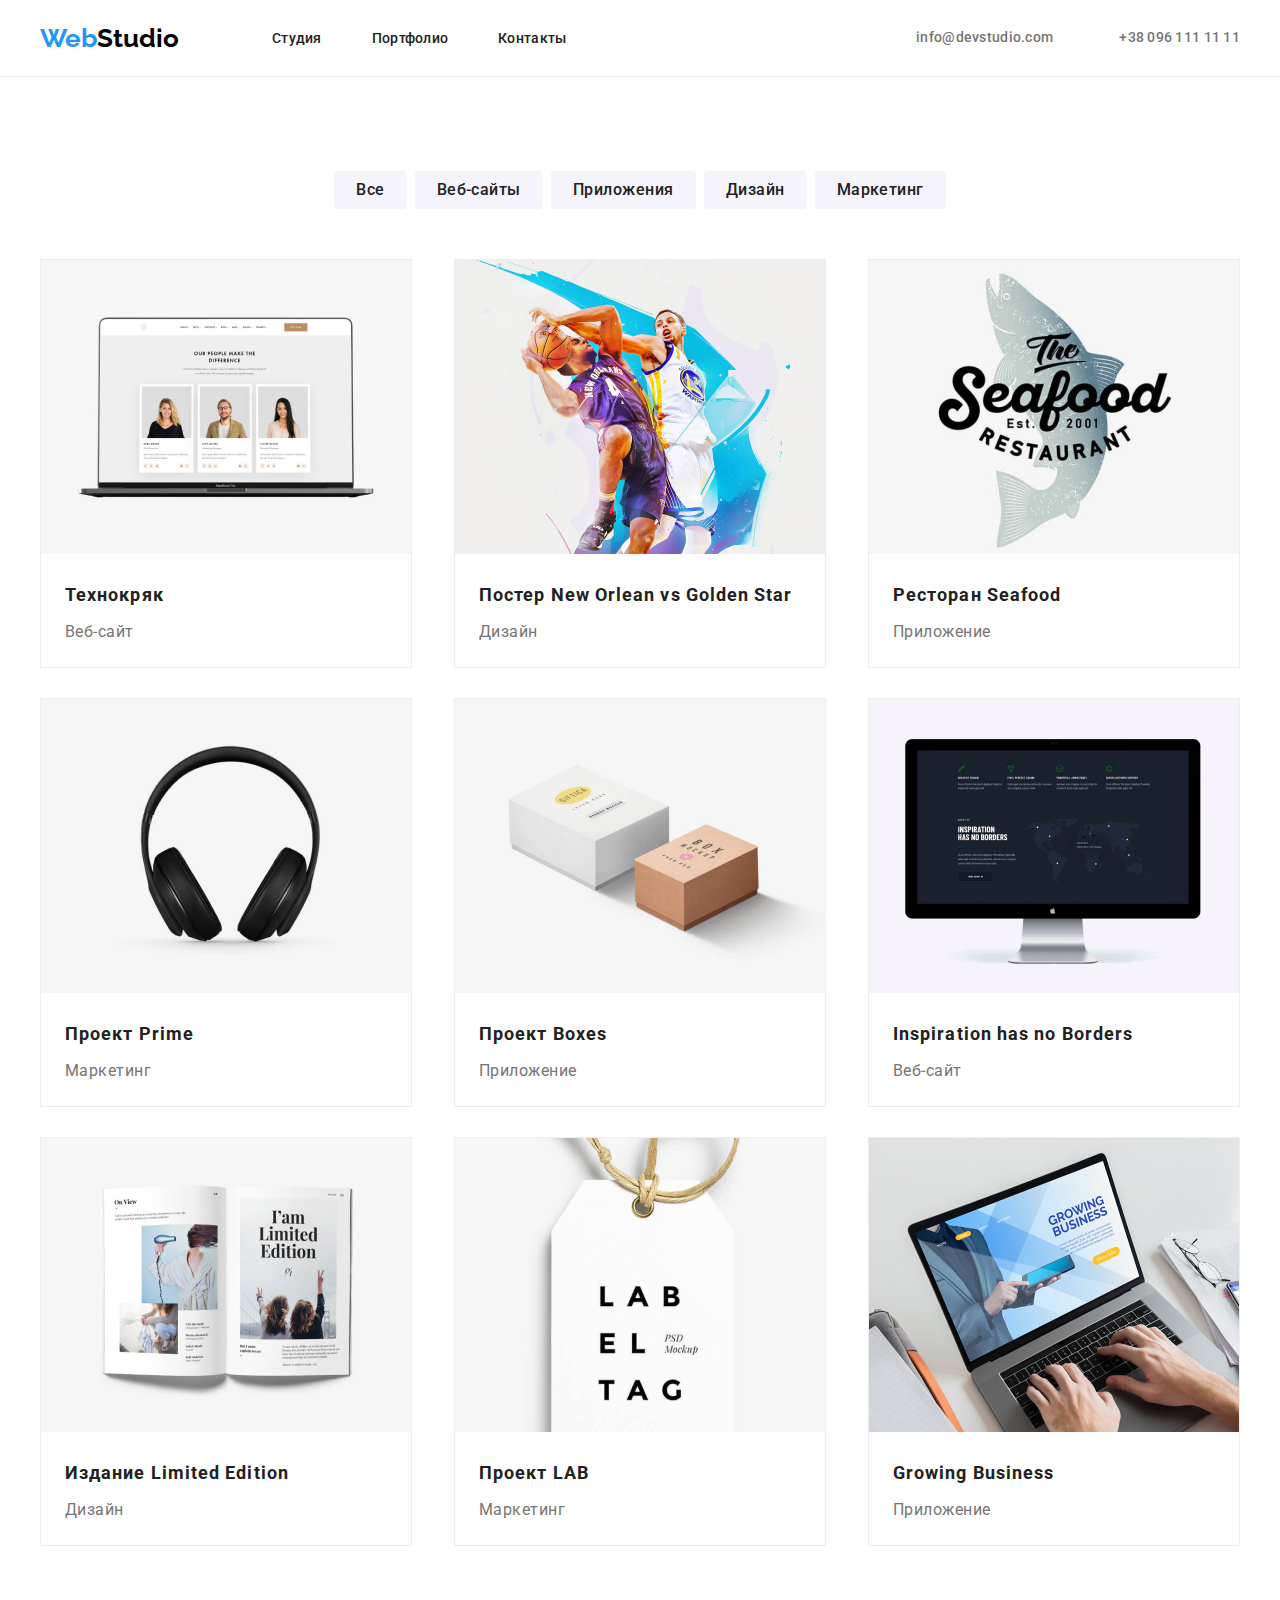
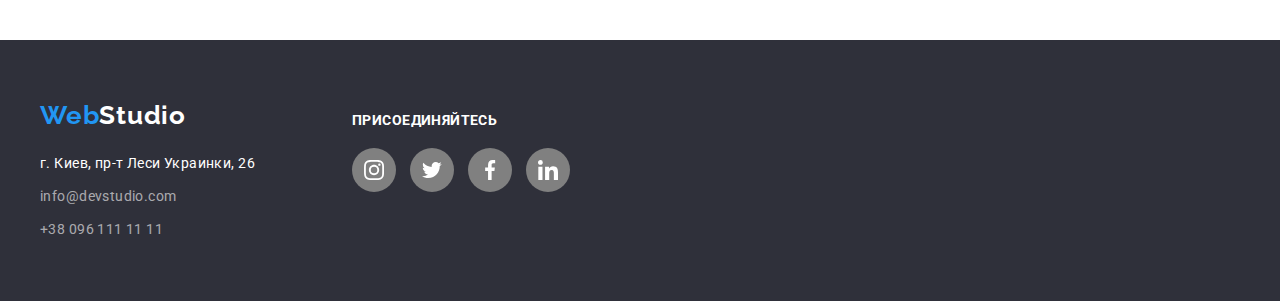
==== portfolio.html @ 5dea4a93 "Initial commit" ====
<!DOCTYPE html>
<html lang="en">
<head>
    <meta charset="UTF-8">
    <meta http-equiv="X-UA-Compatible" content="IE=edge">
    <meta name="viewport" content="width=device-width, initial-scale=1.0">
    <title>Портфолио</title>
    <link rel="stylesheet" href="./css/reset.css">
    <link rel="stylesheet" href="./css/styles.css">
    <link rel="preconnect" href="https://fonts.googleapis.com">
    <link rel="preconnect" href="https://fonts.gstatic.com" crossorigin>
    <link href="https://fonts.googleapis.com/css2?family=Raleway:wght@700&family=Roboto:wght@400;500;700;900&display=swap" rel="stylesheet">
</head>
<body>
   <!--Heaeder container-->
   <header class="header">
    <div class="container navigation-section">     
        <nav class="navigation">   
            <a href="./index.html" class="logo"><span class="logo-color">Web</span>Studio </a> 
            <ul class="navigation-menu">
                <li class="navigation-menu-item"><a href="./index.html" class="navigation-menu-link">Студия</a> </li>
                <li class="navigation-menu-item"><a href="./portfolio.html" class="navigation-menu-link active">Портфолио</a> </li>
                <li class="navigation-menu-item"><a href="/" class="navigation-menu-link">Контакты</a> </li>
            </ul>
        </nav>  
        <ul class="contacts">
            <li class="contacts-item">
                <a href="mailto:info@devstudio.com" class="contacts-link">
                    <svg class="contacts-icon">
                        <use href="/goit-markup-hw-04/images/svg/svg_header.svg#icon-envelope"></use>
                    </svg>info@devstudio.com
                </a>         
            </li>
            <li class="contacts-item">
                <a href="tel:+380961111111" class="contacts-link">
                    <svg class="contacts-icon">
                        <use href="/goit-markup-hw-04/images/svg/svg_header.svg#icon-Vector"></use>
                    </svg>+38 096 111 11 11
                </a>
            </li>
        </ul>   
    </div>              
</header>
    <!-- Mein -->               
    <main>
        <section class="project">
            <div class="container">
                <ul class="filters-button-list">
                    <li class="filters-button-item">
                        <button type="button" class="filters-button">Все</button>
                    </li>
                    <li class="filters-button-item">
                        <button type="button" class="filters-button">Веб-сайты</button>
                    </li>
                    <li class="filters-button-item">
                        <button type="button" class="filters-button">Приложения</button>
                    </li>                   
                    <li class="filters-button-item">
                        <button type="button" class="filters-button">Дизайн</button>
                    </li>
                    <li class="filters-button-item">
                        <button type="button" class="filters-button">Маркетинг</button>
                    </li>
                </ul>
                
                <!-- Filters -->
                <ul class="portfolio-list">
                    <li class="portfolio-item">
                        <img src="./images/img_9.png " alt="Технокряк" width="370" >
                        <div class="portfolio-item-block">
                            <h2 class="portfolio-title">Технокряк</h2>
                            <p class="portfolio-text">Веб-сайт</p>
                        </div>   
                    </li> 
                    <li class="portfolio-item">
                        <img src="./images/img_10.png " alt="Постер New Orlean vs Golden Star" width="370" >
                        <div class="portfolio-item-block">
                            <h2 class="portfolio-title">Постер New Orlean vs Golden Star</h2>
                            <p class="portfolio-text">Дизайн</p>
                        </div>
                    </li>
                    <li class="portfolio-item">
                        <img src="./images/img_11.png " alt="Ресторан Seafood" width="370" >
                        <div class="portfolio-item-block">
                            <h2 class="portfolio-title">Ресторан Seafood</h2>
                            <p class="portfolio-text">Приложение</p>
                        </div>
                    </li>
                    <li class="portfolio-item">
                        <img src="./images/img_12.png " alt="Проект Prime" width="370" >
                        <div class="portfolio-item-block">
                            <h2 class="portfolio-title">Проект Prime</h2>
                            <p class="portfolio-text">Маркетинг</p>
                        </div>
                    </li>
                    <li class="portfolio-item">
                        <img src="./images/img_13.png " alt="Проект Boxes" width="370" >
                        <div class="portfolio-item-block">
                            <h2 class="portfolio-title">Проект Boxes</h2>
                            <p class="portfolio-text">Приложение</p>
                        </div>
                    </li>
                    <li class="portfolio-item">
                        <img src="./images/img_14.png" alt="Inspiration has no Borders" width="370" >
                        <div class="portfolio-item-block">
                            <h2 class="portfolio-title">Inspiration has no Borders</h2>
                            <p class="portfolio-text">Веб-сайт</p>
                        </div>
                    </li>
                    <li class="portfolio-item">
                        <img src="./images/img_15.png" alt="Издание Limited Edition" width="370" >
                        <div class="portfolio-item-block">
                            <h2 class="portfolio-title">Издание Limited Edition</h2>
                            <p class="portfolio-text">Дизайн</p>
                        </div>
                    </li>
                    <li class="portfolio-item">
                        <img src="./images/img_16.png" alt=" Проект LAB" width="370" >
                        <div class="portfolio-item-block">
                            <h2 class="portfolio-title"> Проект LAB</h2>
                            <p class="portfolio-text">Маркетинг</p>
                        </div>
                    </li>
                    <li class="portfolio-item">
                        <img src="./images/img_17.png" alt="Growing Business" width="370" >
                        <div class="portfolio-item-block">
                            <h2 class="portfolio-title">Growing Business</h2>
                            <p class="portfolio-text">Приложение</p>
                        </div>
                    </li>
                </ul>   
            </div>       
        </section>   
    </main>
    <!--Footer-->
    <footer class="footer">
        <div class="container footer-flex">  
            <div class="footer-box">
                <a href="./index.html" class="logo-footer"><span class="logo-color">Web</span>Studio</a>
                <address class="footer-adress">
                    <ul>
                        <li class="footer-address-item"><a href="#" class="actual-address">г. Киев, пр-т Леси Украинки, 26</a></li>
                        <li class="footer-address-item"><a href="mailto:info@devstudio.com" class="actual-contact">info@devstudio.com</a></li>
                        <li class="footer-address-item"><a href="tel:+380961111111" class="actual-contact">+38 096 111 11 11</a></li>
                    </ul>   
                </address>
            </div>
            <div class="sign-in">
                <h2 class="sign-in-title">присоединяйтесь</h2>
                <ul class="sign-in-list">
                    <li class="sign-in-item">
                        <a href="#" class="sign-in-link">
                            <svg class="sign-in-icon">
                                <use href="./images/svg/svg_our_team.svg#icon-instagram-2"></use>
                            </svg>
                        </a>
                    </li>
                    <li class="sign-in-item">
                        <a href="#" class="sign-in-link">
                            <svg class="sign-in-icon">
                                <use href="./images/svg/svg_our_team.svg#icon-Group"></use>
                            </svg>
                        </a>
                    </li>
                    <li class="sign-in-item">
                        <a href="#" class="sign-in-link">
                            <svg class="sign-in-icon">
                                <use href="./images/svg/svg_our_team.svg#icon-facebook-1"></use>
                            </svg>
                      </a>
                    </li>
                    <li class="sign-in-item">
                        <a href="#" class="sign-in-link">
                            <svg class="sign-in-icon">
                                <use href="./images/svg/svg_our_team.svg#icon-linkedin-1"></use>
                            </svg>
                         </a>
                    </li>
                </ul>
            </div>
        </div> 
        
    </footer>
</body>
</html>
---- css/styles.css ----
* {
    text-decoration: none;
}
.container {
    max-width: 1200px;
    margin: 0 auto;
}
.logo {
    font-family: 'Raleway', sans-serif;
    font-weight: 700;
    font-size: 26px;
    text-decoration: none;
    color: black;
    margin-right: 43px;   
}
.logo-color {
 color:#2196F3;
}
.visualy-hidden {
    position: absolute;
    width: 1px;
    height: 1px;
    margin: -1px;
    border: 0;
    padding: 0;
    white-space: nowrap;
    clip-path: inset(100%);
    clip: rect(0 0 0 0);
    overflow: hidden;    
}

/* __HEADER__ */



.header {
    padding: 25px 0;
    border-bottom: 1px solid #ECECEC;
}

.navigation {
    display: flex;
    align-items: center;
 
}
 .header .container {
    display: flex;
    justify-content: space-between;
    align-items: center;

    
}
.navigation-menu  {
    display:flex;
    justify-items: center;
    text-decoration: none;
 }
 .navigation-menu-item {
    margin-left: 50px;
}

.navigation-menu-link {
    font-family: 'Roboto', sans-serif; 
    font-weight: 500;
    font-size: 14px;
    letter-spacing: 0.02em;
    text-decoration: none;
    color: #212121;
}
.navigation-menu-link:hover {
    color: #2196F3;
}

.contacts {
    display: flex;
    align-items: center;
    

}
.contacts-item {
    display: flex ;
    align-items: center;
}
.contacts-item:last-child {
    margin-left: 30px;
}

.contacts-link {
    font-family: 'Roboto', sans-serif;
    font-weight: 500;
    font-size: 14px;
    letter-spacing: 0.02em;
    text-decoration: none;
    color: #757575;
    transition: 0.4s;
}
.contacts-link {
    display: flex;
    text-align: center;
}

.contacts-link:hover {
    color: #2196F3
}
.contacts-icon:hover
.active {
    color: #2196F3;
}


/* _HERO__ */

.section-hero {
background: linear-gradient(rgba(47, 48, 58, 0.4), rgba(47, 48, 58, 0.4)), url(../images/Img_backgraund.jpg) center/cover no-repeat;
background-color: #2F303A;
text-align: center;
padding: 200px 0;
} 
.hero-text{
font-family: 'Roboto', sans-serif;
font-weight: 900;
font-size: 44px;
line-height: 60px;
letter-spacing: 0.06em;
text-transform: uppercase;
color: rgb(255, 255, 255);
margin: 0 auto;
width: 696px;
}
.button-hero {
font-family: 'Roboto', sans-serif;
font-weight: 700;
font-size: 16px;
line-height: 30px;
background-color: #2196F3;
color:#FFFFFF;
padding: 10px 32px;
border-radius: 4px;
letter-spacing: 0.06em;
border: none;
margin-top: 30px;

}
.header-features {
font-family: 'Roboto';
font-weight: 700;
font-size: 14px;
line-height: 16px;
letter-spacing: 0.03em;
text-transform: uppercase;
color: #212121;
margin-bottom: 10px;
}
.features-text {
font-family: 'Roboto';
font-size: 14px;
line-height: 1.71;
letter-spacing: 0.03em; 
color: #757575;
max-width: 270px;      
}
.section-name {
font-family: 'Roboto', sans-serif;
font-weight: 700;
font-size: 36px;
line-height: 42px;
text-align: center;
letter-spacing: 0.03em;
color: #212121;    
margin-bottom: 50px;
}

.name-person {
font-family: 'Roboto';
font-weight: 500;
font-size: 16px;
line-height: 19px; 
letter-spacing: 0.03em;   
color: #212121; 
margin-bottom: 10px;
}
.for-person {
font-family: 'Roboto';
font-size: 16px;
line-height: 19px;
letter-spacing: 0.03em;   
color: #757575;  
margin-bottom: 16px;  
}


/* __SPECIAL COMPANY */

.special-list {
    display: flex;
    justify-content: space-between;
}

.special {
    padding: 94px 0;
}


/* __BUSINESS */

.business {
    display: flex;
    justify-content: space-between;
}


/* OUR COMAND */
.our-team-section {
    background: #F5F4FA; 
    padding: 94px 0;   
    }

.our-team-list {
    display: flex;
    justify-content: space-between;
}
.our-team-block {
    padding: 30px 30px;
    text-align: center;
}
.our-team-item {
    box-shadow: 0px 1px 3px rgba(0, 0, 0, 0.12), 0px 1px 1px rgba(0, 0, 0, 0.14), 0px 2px 1px rgba(0, 0, 0, 0.2);
    border-radius: 0px 0px 4px 4px;
    background-color: #FFFFFF;

}

 /* permanent-clients */

 .permanent-clients {
    padding: 94px 0;
}
.permanent-clients-title {
   font-family: 'Roboto', sans-serif;
   font-weight: 700;
   font-size: 36px;
   line-height: 42px;
   text-align: center;
   letter-spacing: 0.03em;
   color: #212121;
   margin-bottom: 50px;
}
.permanent-clients-list {
    display: flex;
    justify-content: space-between;
}
.permanent-clients-icon {
    height: 60px;
    width: 106px;
    padding: 16px 32px;
    border: 1px solid #AFB1B8;
    border-radius: 4px;
    fill: #AFB1B8;
    ;
}
.permanent-clients-icon:hover {
    fill: #2196F3;
    border-color: #2196F3;
}

/* __FOOTER__ */



.footer {
background-color: #2F303A;
padding: 60px 0;
}
.footer-flex {
    display: flex;
}
.footer-box {
    margin-right: 70px;
    width: 230px;
}

.logo-footer {
    display: inline-block;
    font-family: 'Raleway', sans-serif;
    font-weight: 700;
    font-size: 26px;
    text-decoration: none;
    letter-spacing: 0.03em;
    line-height: 31px;
    color: #FFFFFF;
    margin-bottom: 20px;
}
.footer-address-item {
    margin-bottom: 9px;
}
.footer-address-item:last-child {
    margin-bottom: 0;
}

.sign-in {
    padding: 12px;
}

.sign-in-title {
    font-family: 'Roboto', sans-serif;
    font-weight:700;
    font-size: 14px;
    line-height: 16px;
    letter-spacing: 0.03em;
    text-transform: uppercase;
    color: #FFFFFF;
    margin-bottom: 20px;
}
.sign-in-item {
    display: inline-block;
    margin-right: 10px;
    
}

.sign-in-icon {
    
    height: 20px;
    width: 20px;
    fill:#FFFFFF;
}
    .sign-in-icon:hover {
    border-color: #2196F3;
    }
    .sign-in-link {
    display: flex;
    justify-content: center;
    align-items: center;
    width: 44px;
    height: 44px;
    border-radius: 50%;
    background-color: gray;
    }
    .sign-in-link:hover {
        background-color: #2196F3;
    }



.actual-address {
font-family: 'Roboto', sans-serif;
font-size: 14px;
line-height: 24px;
letter-spacing: 0.03em;
text-decoration: none;  
color: #FFFFFF;
}
.actual-contact {
font-family: 'Roboto';
font-size: 14px;
line-height: 24px;
letter-spacing: 0.03em;
text-decoration: none;
color: rgba(255, 255, 255, 0.6);
}


/* ПОРТФОЛИО  */

/* __BTN */
.filters-button-list {
    display: flex;
    justify-content: center;
    margin-bottom: 20px;

}   
.filters-button:hover, .filters-button:focus{
    background-color: #2196F3;
    color: #FFFFFF;     
    box-shadow: 0px 3px 1px rgba(0, 0, 0, 0.1), 0px 1px 2px rgba(0, 0, 0, 0.08), 0px 2px 2px rgba(0, 0, 0, 0.12);
}
.filters-button {
 margin: 0 4px;
 background: #F5F4FA;
 border-radius: 4px;
 padding: 6px 22px;
 
}


.filters-button {
background-color: #F5F4FA;
border-radius: 4px;
font-family: 'Roboto';
font-weight: 500;
font-size: 16px;
line-height: 26px;
letter-spacing: 0.03em;
color: #212121;
border: none;
}
.project .portfolio-title {
font-family: 'Roboto';
font-weight: 700;
font-size: 18px;
line-height: 36px;   
letter-spacing: 0.06em;
color: #212121;
margin-bottom: 4px;   
}
.project .portfolio-text {
font-family: 'Roboto';
font-size: 16px;
line-height: 30px;
letter-spacing: 0.03em;
color: #757575;  
}
.project {
    padding: 94px 0;
}


.portfolio-list {
    display: flex;
    justify-content: space-between;
    flex-wrap: wrap;
}
.portfolio-item {
    background: #FFFFFF;
    border: 1px solid #EEEEEE;
    margin-top: 30px;

}
.portfolio-item:hover {
    box-shadow: 0px 1px 1px rgba(0, 0, 0, 0.12), 0px 4px 4px rgba(0, 0, 0, 0.06), 1px 4px 6px rgba(0, 0, 0, 0.16);
}
.portfolio-item-block {
    padding: 20px 24px;
    text-align: left;
}  


/* SVG */

/* header */
.contacts-icon {

    width: 16px;
    height: 16px;
    fill: #757575;
    transition: 0.4s;
    margin: 0 10px;
    
}   
.contacts-icon:hover {
    fill: #2196F3;
}

/* Special */
.special-icon {
    width: 70px;
    height: 70px;
    padding: 25px 100px;
    background-color: #F5F4FA;
    border-radius: 4px;
    margin-bottom: 30px;
}
/* Our-team */
.our-team {
    display: flex;
    justify-content: space-between;
}
.our-team-link {
    display: flex;
    justify-content: center;
    align-items: center;
    height: 44px;
    width: 44px;
    text-align: center;
    border-radius: 50%;
    transition: 0.4s;
}
.our-team-link:hover {
    background-color: #2196F3;
}
.our-team-link:hover .our-team-icon {
    fill: #FFFFFF;
}

.our-team-icon {
    width: 20px;
    height: 20px;
    fill: #AFB1B8;
    transition: 0.4s;
    
}
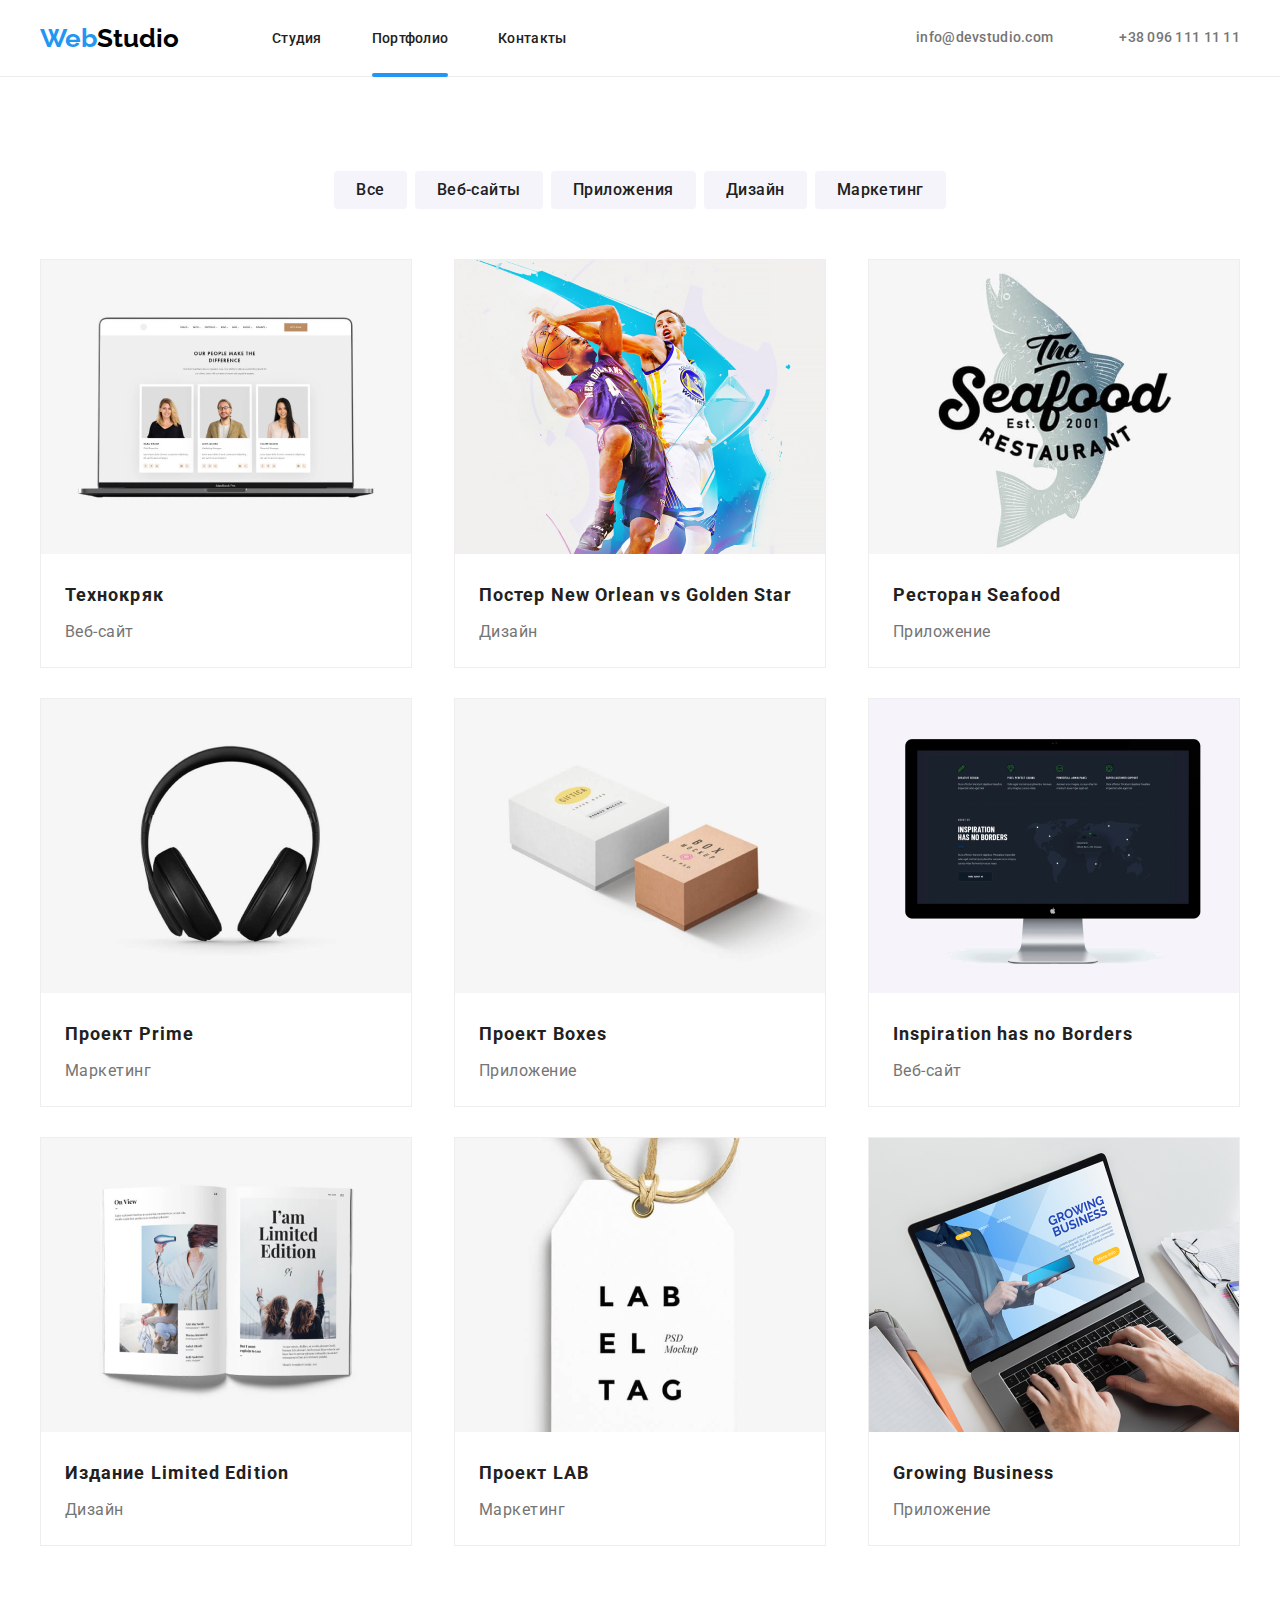
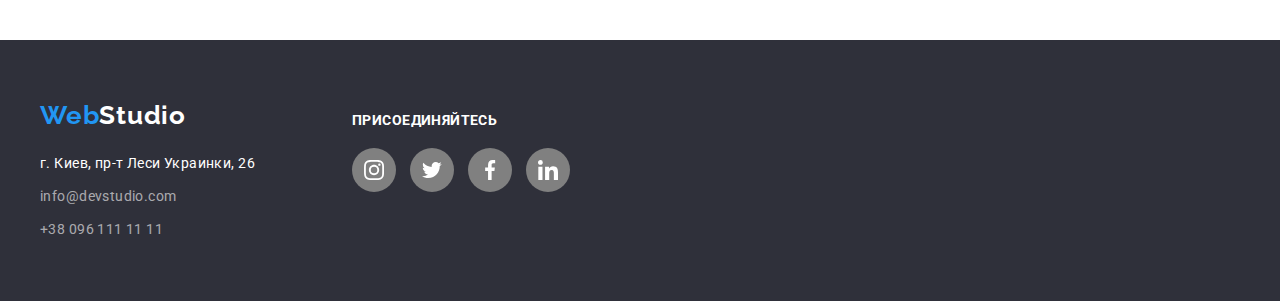
==== commit 3df8001e: "сделал портофлио" ====
--- a/portfolio.html
+++ b/portfolio.html
@@ -19,7 +19,7 @@
             <a href="./index.html" class="logo"><span class="logo-color">Web</span>Studio </a> 
             <ul class="navigation-menu">
                 <li class="navigation-menu-item"><a href="./index.html" class="navigation-menu-link">Студия</a> </li>
-                <li class="navigation-menu-item"><a href="./portfolio.html" class="navigation-menu-link active">Портфолио</a> </li>
+                <li class="navigation-menu-item underline"><a href="./portfolio.html" class="navigation-menu-link active">Портфолио</a> </li>
                 <li class="navigation-menu-item"><a href="/" class="navigation-menu-link">Контакты</a> </li>
             </ul>
         </nav>  
@@ -65,68 +65,132 @@
                 
                 <!-- Filters -->
                 <ul class="portfolio-list">
-                    <li class="portfolio-item">
-                        <img src="./images/img_9.png " alt="Технокряк" width="370" >
+                    <li class="portfolio-item item">
+                        <div class="item-img">
+                            <img src="./images/img_9.png" alt="Технокряк" width="370" >
+
+                            <div class="item-img-capture">
+                                <p class="item-img-capture-text">
+                                    Ресурс предлагает комплексные предложения с разным уровнем функционала и сервисов. Все это позволит посетителю получить исчерпывающие сведения о компании или частном лице.
+                                </p>
+                            </div>
+                        </div>
                         <div class="portfolio-item-block">
                             <h2 class="portfolio-title">Технокряк</h2>
                             <p class="portfolio-text">Веб-сайт</p>
-                        </div>   
+                        </div> 
                     </li> 
-                    <li class="portfolio-item">
-                        <img src="./images/img_10.png " alt="Постер New Orlean vs Golden Star" width="370" >
+                    <li class="portfolio-item item">
+                        <div class="item-img">
+                            <img src="./images/img_10.png " alt="Постер New Orlean vs Golden Star" width="370" >
+                            <div class="item-img-capture">
+                                <p class="item-img-capture-text">
+                                    Ресурс предлагает комплексные предложения с разным уровнем функционала и сервисов. Все это позволит посетителю получить исчерпывающие сведения о компании или частном лице.
+                                </p>
+                            </div>
+                        </div>
                         <div class="portfolio-item-block">
                             <h2 class="portfolio-title">Постер New Orlean vs Golden Star</h2>
                             <p class="portfolio-text">Дизайн</p>
                         </div>
                     </li>
-                    <li class="portfolio-item">
-                        <img src="./images/img_11.png " alt="Ресторан Seafood" width="370" >
+                    <li class="portfolio-item item">
+                        <div class="item-img">
+                         <img src="./images/img_11.png " alt="Ресторан Seafood" width="370" >    
+                            <div class="item-img-capture">
+                                <p class="item-img-capture-text">
+                                    Ресурс предлагает комплексные предложения с разным уровнем функционала и сервисов. Все это позволит посетителю получить исчерпывающие сведения о компании или частном лице.
+                                </p>
+                            </div>
+                        </div>  
                         <div class="portfolio-item-block">
                             <h2 class="portfolio-title">Ресторан Seafood</h2>
                             <p class="portfolio-text">Приложение</p>
                         </div>
                     </li>
-                    <li class="portfolio-item">
-                        <img src="./images/img_12.png " alt="Проект Prime" width="370" >
+                    <li class="portfolio-item item">
+                        <div class="item-img">
+                         <img src="./images/img_12.png " alt="Проект Prime" width="370" >  
+                            <div class="item-img-capture">
+                                <p class="item-img-capture-text">
+                                    Ресурс предлагает комплексные предложения с разным уровнем функционала и сервисов. Все это позволит посетителю получить исчерпывающие сведения о компании или частном лице.
+                                </p>
+                            </div>
+                        </div>
                         <div class="portfolio-item-block">
                             <h2 class="portfolio-title">Проект Prime</h2>
                             <p class="portfolio-text">Маркетинг</p>
-                        </div>
-                    </li>
-                    <li class="portfolio-item">
-                        <img src="./images/img_13.png " alt="Проект Boxes" width="370" >
+                        </div>                 
+                    </li>
+                    <li class="portfolio-item item">
+                        <div class="item-img">
+                            <img src="./images/img_13.png " alt="Проект Boxes" width="370" >                       
+                            <div class="item-img-capture">
+                                <p class="item-img-capture-text">
+                                    Ресурс предлагает комплексные предложения с разным уровнем функционала и сервисов. Все это позволит посетителю получить исчерпывающие сведения о компании или частном лице.
+                                </p>
+                            </div>
+                        </div>
                         <div class="portfolio-item-block">
                             <h2 class="portfolio-title">Проект Boxes</h2>
                             <p class="portfolio-text">Приложение</p>
-                        </div>
-                    </li>
-                    <li class="portfolio-item">
-                        <img src="./images/img_14.png" alt="Inspiration has no Borders" width="370" >
+                        </div>                       
+                    </li>
+                    <li class="portfolio-item item">
+                        <div class="item-img">
+                            <img src="./images/img_14.png" alt="Inspiration has no Borders" width="370" >                        
+                            <div class="item-img-capture">
+                                <p class="item-img-capture-text">
+                                    Ресурс предлагает комплексные предложения с разным уровнем функционала и сервисов. Все это позволит посетителю получить исчерпывающие сведения о компании или частном лице.
+                                </p>
+                            </div>
+                        </div>
                         <div class="portfolio-item-block">
                             <h2 class="portfolio-title">Inspiration has no Borders</h2>
                             <p class="portfolio-text">Веб-сайт</p>
-                        </div>
-                    </li>
-                    <li class="portfolio-item">
-                        <img src="./images/img_15.png" alt="Издание Limited Edition" width="370" >
+                        </div>                     
+                    </li>
+                    <li class="portfolio-item item">
+                        <div class="item-img">
+                            <img src="./images/img_15.png" alt="Издание Limited Edition" width="370" >                       
+                            <div class="item-img-capture">
+                                <p class="item-img-capture-text">
+                                    Ресурс предлагает комплексные предложения с разным уровнем функционала и сервисов. Все это позволит посетителю получить исчерпывающие сведения о компании или частном лице.
+                                </p>
+                            </div>
+                        </div>
                         <div class="portfolio-item-block">
                             <h2 class="portfolio-title">Издание Limited Edition</h2>
                             <p class="portfolio-text">Дизайн</p>
-                        </div>
-                    </li>
-                    <li class="portfolio-item">
-                        <img src="./images/img_16.png" alt=" Проект LAB" width="370" >
+                        </div>                     
+                    </li>
+                    <li class="portfolio-item item">
+                        <div class="item-img">
+                            <img src="./images/img_16.png" alt=" Проект LAB" width="370" >                    
+                            <div class="item-img-capture">
+                                <p class="item-img-capture-text">
+                                    Ресурс предлагает комплексные предложения с разным уровнем функционала и сервисов. Все это позволит посетителю получить исчерпывающие сведения о компании или частном лице.
+                                </p>
+                            </div>
+                        </div>
                         <div class="portfolio-item-block">
                             <h2 class="portfolio-title"> Проект LAB</h2>
                             <p class="portfolio-text">Маркетинг</p>
-                        </div>
-                    </li>
-                    <li class="portfolio-item">
-                        <img src="./images/img_17.png" alt="Growing Business" width="370" >
+                        </div>                       
+                    </li>
+                    <li class="portfolio-item item">
+                        <div class="item-img">
+                            <img src="./images/img_17.png" alt="Growing Business" width="370" >                       
+                            <div class="item-img-capture">
+                                <p class="item-img-capture-text">
+                                    Ресурс предлагает комплексные предложения с разным уровнем функционала и сервисов. Все это позволит посетителю получить исчерпывающие сведения о компании или частном лице.
+                                </p>
+                            </div>
+                        </div>
                         <div class="portfolio-item-block">
                             <h2 class="portfolio-title">Growing Business</h2>
                             <p class="portfolio-text">Приложение</p>
-                        </div>
+                        </div>                      
                     </li>
                 </ul>   
             </div>       
--- a/css/styles.css
+++ b/css/styles.css
@@ -36,6 +36,19 @@
 .header {
     padding: 25px 0;
     border-bottom: 1px solid #ECECEC;
+}
+.underline {
+    position: relative;
+}
+.underline ::after {
+    content: '';
+    position: absolute;
+    width: 100%;
+    height: 4px;
+    left: 0px;
+    bottom: -31px;
+    background-color: #2196F3;
+    border-radius: 4px;
 }
 
 .navigation {
@@ -188,6 +201,68 @@
 margin-bottom: 16px;  
 }
 
+/* Modal */
+
+.backdrop {
+    position: fixed;
+    display: flex;
+    justify-content: center;
+    align-items: center;
+    height: 100%;
+    width: 100%;
+    top: 0;
+    left: 0;
+    background: rgba(0, 0, 0, 0.2);
+    transition: 0.4s;
+}
+.modal {
+    display: flex;
+    position: absolute;
+    height: 581px;
+    width: 528px;
+    background: #FFFFFF;
+    border-radius: 4px;
+    
+}
+.modal-close {
+    position: absolute;
+    top:2%;
+    right: 2%;
+    width: 30px;
+    height: 30px;
+    border: 1px solid rgba(0, 0, 0, 0.1);
+    border-radius: 50%;
+    
+}
+.modal-close::before,
+ .modal-close::after {
+    content: '';
+    position: absolute;
+    top: 50%;
+    left: 50%;
+    width: 15px;
+    height: 2px;
+    background-color: #000;    
+}
+.modal-close::before {
+    transform: translate(-50%, -50%) rotate(45deg);
+}
+.modal-close::after {
+    transform: translate(-50%, -50%) rotate(-45deg);
+}
+
+.modal-close:hover::before,
+ .modal-close:hover::after {
+     background-color: blue;
+ }
+
+ .backdrop.is-hidden {
+    opacity: 0;
+    visibility: hidden;
+}
+
+
+
 
 /* __SPECIAL COMPANY */
 
@@ -206,6 +281,27 @@
 .business {
     display: flex;
     justify-content: space-between;
+}
+.business-list {
+    position: relative;
+}
+.business-item {
+    position: absolute;
+    display: flex;
+    align-items: center;
+    width: 100%;
+    height: 100%;
+    background: rgba(47, 48, 58, 0.8);
+}
+.business-text {
+    font-family: 'Roboto', sans-serif;
+    font-weight: 700;
+    font-size: 14px;
+    line-height: 16px;
+    text-align: center;
+    letter-spacing: 0.03em;
+    text-transform: uppercase;
+    color: #fff;
 }
 
 
@@ -420,6 +516,7 @@
     flex-wrap: wrap;
 }
 .portfolio-item {
+    
     background: #FFFFFF;
     border: 1px solid #EEEEEE;
     margin-top: 30px;
@@ -431,7 +528,37 @@
 .portfolio-item-block {
     padding: 20px 24px;
     text-align: left;
+}
+.item {
+    display: inline-block;
 }  
+.item-img {
+    position: relative;
+    overflow: hidden;
+}
+.item-img-capture {
+    position: absolute;
+    display: flex;
+    align-items: center;
+    top: 100%;
+    left: 0;
+    width: 100%;
+    height: 100%;
+    padding: 24px;
+    background-color: rgba(33, 150, 243, 0.9);
+    transition: 0.4s;
+}
+
+.item:hover .item-img-capture {
+    top: 0%;
+}
+
+.item-img-capture-text {
+    font-size: 18px;
+    line-height: 28px;
+    color: #fff;
+}
+
 
 
 /* SVG */
@@ -489,3 +616,6 @@
     
 }   
 
+
+
+/*  */